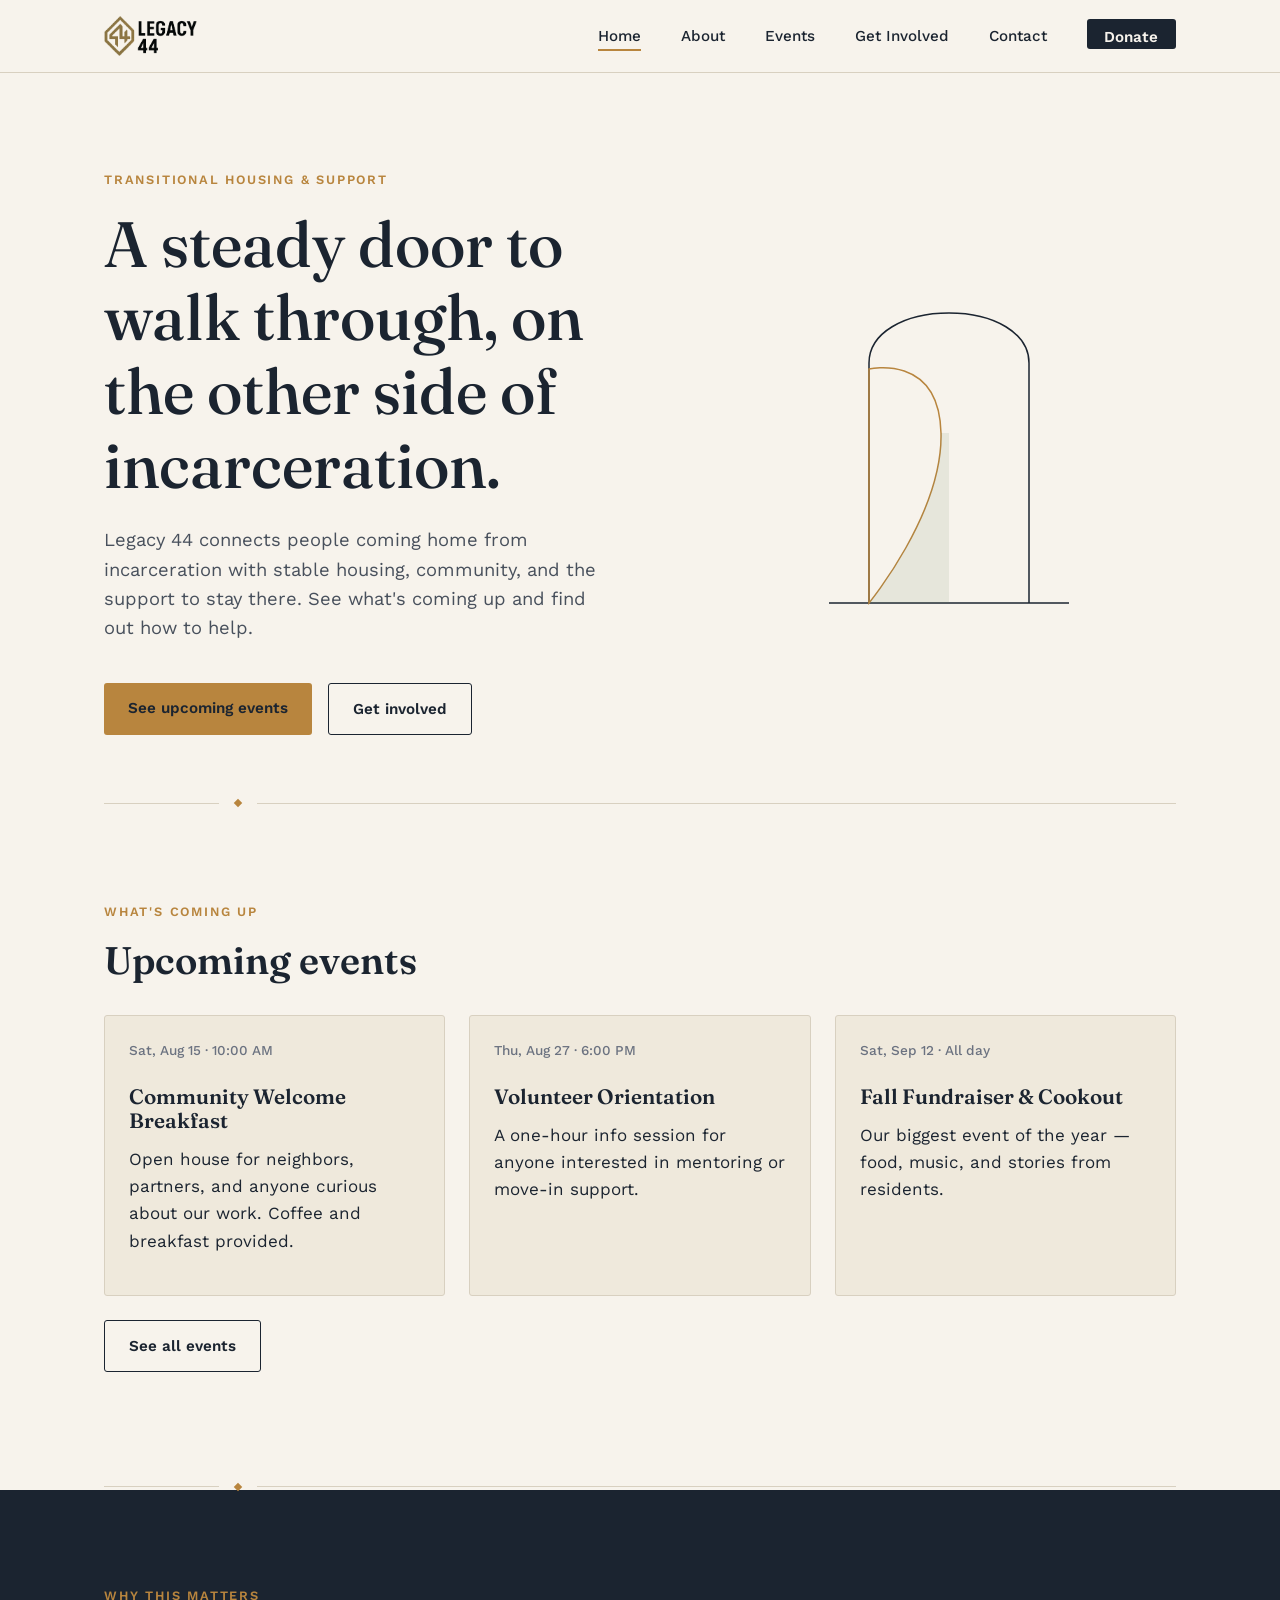
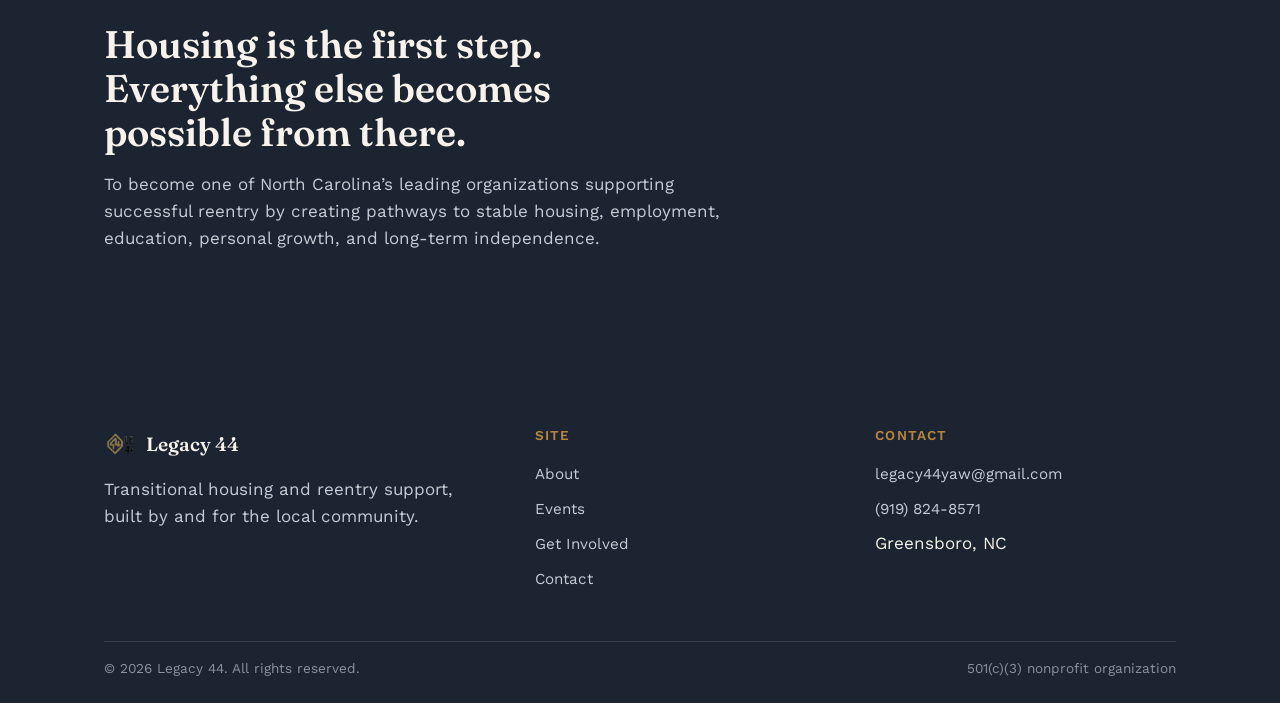
==== Legacy44/index.html @ d089bc57 "Semi Final update" ====
<!DOCTYPE html>
<html lang="en">
<head>
  <meta charset="UTF-8" />
  <meta name="viewport" content="width=device-width, initial-scale=1.0" />

  <title>Home — Legacy 44</title>
  <meta name="description" content="Legacy 44 provides transitional housing and support for people returning home after incarceration. Find our upcoming events and get involved." />

  <link rel="icon" href="images/favicon.ico" />
  <link rel="preconnect" href="https://fonts.googleapis.com" />
  <link rel="preconnect" href="https://fonts.gstatic.com" crossorigin />
  <link href="https://fonts.googleapis.com/css2?family=Fraunces:opsz,wght@9..144,500;9..144,600&family=Work+Sans:wght@400;500;600&display=swap" rel="stylesheet" />
  <link rel="stylesheet" href="css/style.css" />
</head>
<body>

  <header class="site-header">
    <nav class="nav">
      <a href="index.html" class="nav-brand">
        <img src="images/logo-transparent.png" alt="Legacy 44 logo" class="nav-logo">
      </a>
      <button class="nav-toggle" aria-label="Toggle menu" aria-expanded="false"><span></span></button>
      <ul class="nav-links">
        <li><a href="index.html" aria-current="page">Home</a></li>
        <li><a href="about.html">About</a></li>
        <li><a href="events.html">Events</a></li>
        <li><a href="get-involved.html">Get Involved</a></li>
        <li><a href="contact.html">Contact</a></li>
        <li><a href="get-involved.html#donate" class="nav-cta">Donate</a></li>
      </ul>
    </nav>
  </header>

  <main>

    <section class="hero">
      <div class="wrap hero-grid">
        <div>
          <p class="eyebrow">Transitional Housing &amp; Support</p>
          <h1>A steady door to walk through, on the other side of incarceration.</h1>
          <p class="hero-lede">
            Legacy 44 connects people coming home from incarceration
            with stable housing, community, and the support to stay there.
            See what's coming up and find out how to help.
          </p>
          <div class="hero-actions">
            <a href="events.html" class="btn btn-primary">See upcoming events</a>
            <a href="get-involved.html" class="btn btn-secondary">Get involved</a>
          </div>
        </div>

        <div class="hero-motif" aria-hidden="true">
          <svg width="280" height="340" viewBox="0 0 280 340" fill="none" xmlns="http://www.w3.org/2000/svg">
            <line x1="20" y1="320" x2="260" y2="320" stroke="#1B2430" stroke-width="1.5"/>
            <path d="M60 320V80C60 50 95 30 140 30C185 30 220 50 220 80V320" stroke="#1B2430" stroke-width="1.5"/>
            <path d="M60 320V86C60 86 130 70 132 150C134 230 60 320 60 320Z" stroke="#B8853E" stroke-width="1.5" fill="none"/>
            <path d="M132 150C134 230 60 320 60 320H140V150H132Z" fill="#6E8266" fill-opacity="0.12"/>
          </svg>
        </div>
      </div>
    </section>

    <div class="threshold"><span></span></div>

    <section class="section">
      <div class="wrap">
        <p class="eyebrow">What's coming up</p>
        <h2>Upcoming events</h2>

        <div class="grid" style="margin-top: 2rem;">
          <article class="card">
            <p class="card-meta">Sat, Aug 15 · 10:00 AM</p>
            <h3>Community Welcome Breakfast</h3>
            <p>Open house for neighbors, partners, and anyone curious about our work. Coffee and breakfast provided.</p>
          </article>

          <article class="card">
            <p class="card-meta">Thu, Aug 27 · 6:00 PM</p>
            <h3>Volunteer Orientation</h3>
            <p>A one-hour info session for anyone interested in mentoring or move-in support.</p>
          </article>

          <article class="card">
            <p class="card-meta">Sat, Sep 12 · All day</p>
            <h3>Fall Fundraiser &amp; Cookout</h3>
            <p>Our biggest event of the year — food, music, and stories from residents.</p>
          </article>
        </div>

        <p style="margin-top: var(--space-3);"><a href="events.html" class="btn btn-secondary">See all events</a></p>
      </div>
    </section>

    <div class="threshold"><span></span></div>

    <section class="section section--dark">
      <div class="wrap">
        <p class="eyebrow">Why this matters</p>
        <h2 style="max-width: 20ch;">Housing is the first step. Everything else becomes possible from there.</h2>
        <p style="max-width: 60ch; color:#C7CDD6;">
          To become one of North Carolina’s leading organizations supporting successful reentry by creating pathways to stable housing, employment, education, personal growth, and long-term independence.
        </p>
      </div>
    </section>

  </main>

  <footer class="site-footer">
    <div class="wrap">
      <div class="footer-grid">
        <div>
          <div class="footer-brand"><img src="images/icon-mark.png" alt="" class="footer-mark"><span>Legacy 44</span></div>
          <p style="color:#C7CDD6; max-width: 32ch;">
            Transitional housing and reentry support, built by and for the
            local community.
          </p>
        </div>
        <div>
          <h4>Site</h4>
          <ul>
            <li><a href="about.html">About</a></li>
            <li><a href="events.html">Events</a></li>
            <li><a href="get-involved.html">Get Involved</a></li>
            <li><a href="contact.html">Contact</a></li>
          </ul>
        </div>
        <div>
          <h4>Contact</h4>
          <ul>
            <li><a href="mailto:legacy44yaw@gmail.com">legacy44yaw@gmail.com</a></li>
            <li><a href="tel:+19198248571">(919) 824-8571</a></li>
            <li>Greensboro, NC</li>
          </ul>
        </div>
      </div>

      <div class="footer-bottom">
        <span>&copy; 2026 Legacy 44. All rights reserved.</span>
        <span>501(c)(3) nonprofit organization</span>
      </div>
    </div>
  </footer>

  <script src="js/main.js"></script>
</body>
</html>
---- Legacy44/css/style.css ----
/* ==========================================================================
   DESIGN TOKENS
   Concept: "Threshold" — the line between where someone has been and where
   they're going. Used across headers, dividers, and the hero motif below.
   ========================================================================== */

:root {
  --ink:        #1B2430;
  --paper:      #F7F3EC;
  --paper-dim:  #EFE9DC;
  --brass:      #B8853E;
  --sage:       #6E8266;
  --rust:       #8C4430;
  --line:       #D8D0C0;
  --line-dark:  #333E4E;

  --font-display: "Fraunces", Georgia, serif;
  --font-body:    "Work Sans", -apple-system, BlinkMacSystemFont, sans-serif;

  --space-1: 0.5rem;
  --space-2: 1rem;
  --space-3: 1.5rem;
  --space-4: 2.5rem;
  --space-5: 4rem;
  --space-6: 6rem;

  --radius: 3px;
  --max-width: 1120px;
}

*, *::before, *::after { box-sizing: border-box; }

html { scroll-behavior: smooth; }

@media (prefers-reduced-motion: reduce) {
  html { scroll-behavior: auto; }
  *, *::before, *::after {
    animation-duration: 0.01ms !important;
    animation-iteration-count: 1 !important;
    transition-duration: 0.01ms !important;
  }
}

body {
  margin: 0;
  background: var(--paper);
  color: var(--ink);
  font-family: var(--font-body);
  font-size: 17px;
  line-height: 1.6;
  -webkit-font-smoothing: antialiased;
}

img { max-width: 100%; display: block; }
a { color: inherit; }

h1, h2, h3, h4 {
  font-family: var(--font-display);
  font-weight: 600;
  line-height: 1.15;
  margin: 0 0 var(--space-2);
}

h1 { font-size: clamp(2.4rem, 5vw, 4rem); font-weight: 500; }
h2 { font-size: clamp(1.7rem, 3vw, 2.4rem); }
h3 { font-size: 1.3rem; }

p { margin: 0 0 var(--space-2); }

.eyebrow {
  font-family: var(--font-body);
  font-size: 0.8rem;
  letter-spacing: 0.14em;
  text-transform: uppercase;
  color: var(--brass);
  font-weight: 600;
}

.wrap { max-width: var(--max-width); margin: 0 auto; padding: 0 var(--space-3); }
.section { padding: var(--space-6) 0; }
.section--dark { background: var(--ink); color: var(--paper); }
.section--dark h1, .section--dark h2, .section--dark h3 { color: var(--paper); }

.threshold {
  display: flex;
  align-items: center;
  gap: var(--space-2);
  max-width: var(--max-width);
  margin: 0 auto;
  padding: 0 var(--space-3);
}
.threshold::before, .threshold::after { content: ""; height: 1px; background: var(--line); flex: 1; }
.threshold::after { flex: 8; }
.threshold span { width: 6px; height: 6px; background: var(--brass); transform: rotate(45deg); flex-shrink: 0; }

.site-header { border-bottom: 1px solid var(--line); background: var(--paper); position: sticky; top: 0; z-index: 50; }
.nav { max-width: var(--max-width); margin: 0 auto; padding: var(--space-2) var(--space-3); display: flex; align-items: center; justify-content: space-between; }
.nav-brand { display: flex; align-items: center; gap: 0.6rem; font-family: var(--font-display); font-size: 1.25rem; font-weight: 600; text-decoration: none; color: var(--ink); }
.nav-brand svg { flex-shrink: 0; }
.nav-logo { height: 40px; width: auto; display: block; }
.nav-links { display: flex; gap: var(--space-4); list-style: none; margin: 0; padding: 0; }
.nav-links a { text-decoration: none; font-size: 0.95rem; font-weight: 500; color: var(--ink); padding-bottom: 4px; border-bottom: 2px solid transparent; transition: border-color 0.2s ease; }
.nav-links a:hover, .nav-links a[aria-current="page"] { border-bottom-color: var(--brass); }
.nav-cta { background: var(--ink); color: var(--paper) !important; padding: 0.55rem 1.1rem; border-radius: var(--radius); font-weight: 600 !important; border-bottom: none !important; }

.nav-toggle { display: none; background: none; border: none; cursor: pointer; padding: var(--space-1); }
.nav-toggle span, .nav-toggle span::before, .nav-toggle span::after { display: block; width: 22px; height: 2px; background: var(--ink); position: relative; transition: transform 0.2s ease; }
.nav-toggle span::before, .nav-toggle span::after { content: ""; position: absolute; left: 0; }
.nav-toggle span::before { top: -7px; }
.nav-toggle span::after  { top: 7px; }

@media (max-width: 760px) {
  .nav-toggle { display: block; }
  .nav-links {
    position: absolute; top: 100%; left: 0; right: 0; background: var(--paper);
    flex-direction: column; gap: 0; border-bottom: 1px solid var(--line);
    max-height: 0; overflow: hidden; transition: max-height 0.25s ease;
  }
  .nav-links.is-open { max-height: 400px; }
  .nav-links li { border-top: 1px solid var(--line); }
  .nav-links a { display: block; padding: var(--space-2) var(--space-3); border-bottom: none; }
  .nav-cta { margin: var(--space-2) var(--space-3); display: inline-block; }
}

.hero { padding: var(--space-6) 0 var(--space-5); }
.hero-grid { display: grid; grid-template-columns: 1.1fr 0.9fr; gap: var(--space-5); align-items: center; }
.hero h1 { margin-bottom: var(--space-3); }
.hero-lede { font-size: 1.15rem; color: #48505C; max-width: 46ch; }
.hero-actions { display: flex; gap: var(--space-2); margin-top: var(--space-4); flex-wrap: wrap; }

.btn { display: inline-block; padding: 0.8rem 1.5rem; border-radius: var(--radius); text-decoration: none; font-weight: 600; font-size: 0.95rem; transition: transform 0.15s ease, background 0.15s ease; }
.btn:hover { transform: translateY(-1px); }
.btn:focus-visible, a:focus-visible, button:focus-visible { outline: 2px solid var(--brass); outline-offset: 3px; }
.btn-primary { background: var(--brass); color: var(--ink); }
.btn-primary:hover { background: #a97a38; }
.btn-secondary { background: transparent; color: var(--ink); border: 1.5px solid var(--ink); }
.btn-secondary:hover { background: var(--ink); color: var(--paper); }

.hero-motif { aspect-ratio: 4 / 5; display: flex; align-items: center; justify-content: center; }

@media (max-width: 760px) {
  .hero-grid { grid-template-columns: 1fr; }
  .hero-motif { order: -1; max-width: 260px; margin: 0 auto var(--space-3); }
}

.grid { display: grid; grid-template-columns: repeat(auto-fit, minmax(260px, 1fr)); gap: var(--space-3); }
.card { background: var(--paper-dim); border: 1px solid var(--line); border-radius: var(--radius); padding: var(--space-3); display: flex; flex-direction: column; gap: var(--space-1); }
.card .eyebrow { margin-bottom: 0.2rem; }
.card h3 { margin-bottom: 0.3rem; }
.card-meta { font-size: 0.85rem; color: #6B7280; font-weight: 500; }

.site-footer { background: var(--ink); color: var(--paper); padding: var(--space-5) 0 var(--space-3); }
.footer-grid { display: grid; grid-template-columns: 1.3fr 1fr 1fr; gap: var(--space-4); padding-bottom: var(--space-4); border-bottom: 1px solid var(--line-dark); }
.footer-grid h4 { font-family: var(--font-body); font-size: 0.85rem; letter-spacing: 0.08em; text-transform: uppercase; color: var(--brass); margin-bottom: var(--space-2); }
.footer-brand { display: flex; align-items: center; gap: 0.6rem; margin-bottom: var(--space-2); }
.footer-mark { height: 32px; width: auto; }
.footer-brand span { font-family: var(--font-display); font-size: 1.2rem; font-weight: 600; color: var(--paper); }
.footer-grid ul { list-style: none; margin: 0; padding: 0; }
.footer-grid li { margin-bottom: 0.5rem; }
.footer-grid a { text-decoration: none; color: #C7CDD6; font-size: 0.95rem; }
.footer-grid a:hover { color: var(--paper); }
.footer-bottom { padding-top: var(--space-2); display: flex; justify-content: space-between; flex-wrap: wrap; gap: var(--space-1); font-size: 0.85rem; color: #8B93A0; }

@media (max-width: 760px) {
  .footer-grid { grid-template-columns: 1fr; }
}

/* ==========================================================================
   FORMS
   ========================================================================== */

.form { display: flex; flex-direction: column; gap: var(--space-2); max-width: 520px; }
.form-row { display: flex; flex-direction: column; gap: 0.4rem; }
.form-row label { font-size: 0.85rem; font-weight: 600; color: var(--ink); }
.form-row input, .form-row select, .form-row textarea {
  font-family: var(--font-body); font-size: 1rem; padding: 0.7rem 0.85rem;
  border: 1px solid var(--line); border-radius: var(--radius); background: #fff; color: var(--ink);
}
.form-row input:focus, .form-row select:focus, .form-row textarea:focus {
  outline: 2px solid var(--brass); outline-offset: 1px; border-color: var(--brass);
}
.form-row textarea { resize: vertical; min-height: 120px; }
.form-note { font-size: 0.85rem; color: #6B7280; }
.form-success {
  display: none; background: var(--paper-dim); border: 1px solid var(--sage);
  border-left: 4px solid var(--sage); padding: var(--space-2) var(--space-3); border-radius: var(--radius);
}
.form-success.is-visible { display: block; }
.form.is-submitted .form-fields, .form.is-submitted button[type="submit"] { display: none; }

/* ==========================================================================
   STATS STRIP
   ========================================================================== */

.stats { display: grid; grid-template-columns: repeat(auto-fit, minmax(160px, 1fr)); gap: var(--space-3); margin-top: var(--space-3); }
.stat .stat-number { font-family: var(--font-display); font-size: 2.6rem; color: var(--brass); line-height: 1; }
.stat .stat-label { font-size: 0.9rem; color: #48505C; margin-top: 0.4rem; }
.section--dark .stat .stat-label { color: #C7CDD6; }

/* ==========================================================================
   TIMELINE
   ========================================================================== */

.timeline { list-style: none; margin: var(--space-3) 0 0; padding: 0; display: flex; flex-direction: column; gap: var(--space-3); }
.timeline li { display: flex; gap: var(--space-3); align-items: baseline; }
.timeline .num { font-family: var(--font-display); font-size: 1.4rem; color: var(--brass); min-width: 2.2rem; }

/* ==========================================================================
   EVENT FILTER TABS
   ========================================================================== */

.filter-tabs { display: flex; gap: var(--space-1); margin: var(--space-3) 0 var(--space-4); }
.filter-tabs button {
  font-family: var(--font-body); font-size: 0.9rem; font-weight: 600; background: transparent;
  border: 1px solid var(--line); border-radius: 999px; padding: 0.5rem 1.1rem; cursor: pointer;
  color: var(--ink); transition: background 0.15s ease, color 0.15s ease;
}
.filter-tabs button[aria-pressed="true"] { background: var(--ink); color: var(--paper); border-color: var(--ink); }
.card.is-past { opacity: 0.55; }
.event-empty { color: #6B7280; font-style: italic; }

.help-card { background: var(--paper-dim); border: 1px solid var(--line); border-radius: var(--radius); padding: var(--space-3); }
.help-card .btn { margin-top: var(--space-2); }
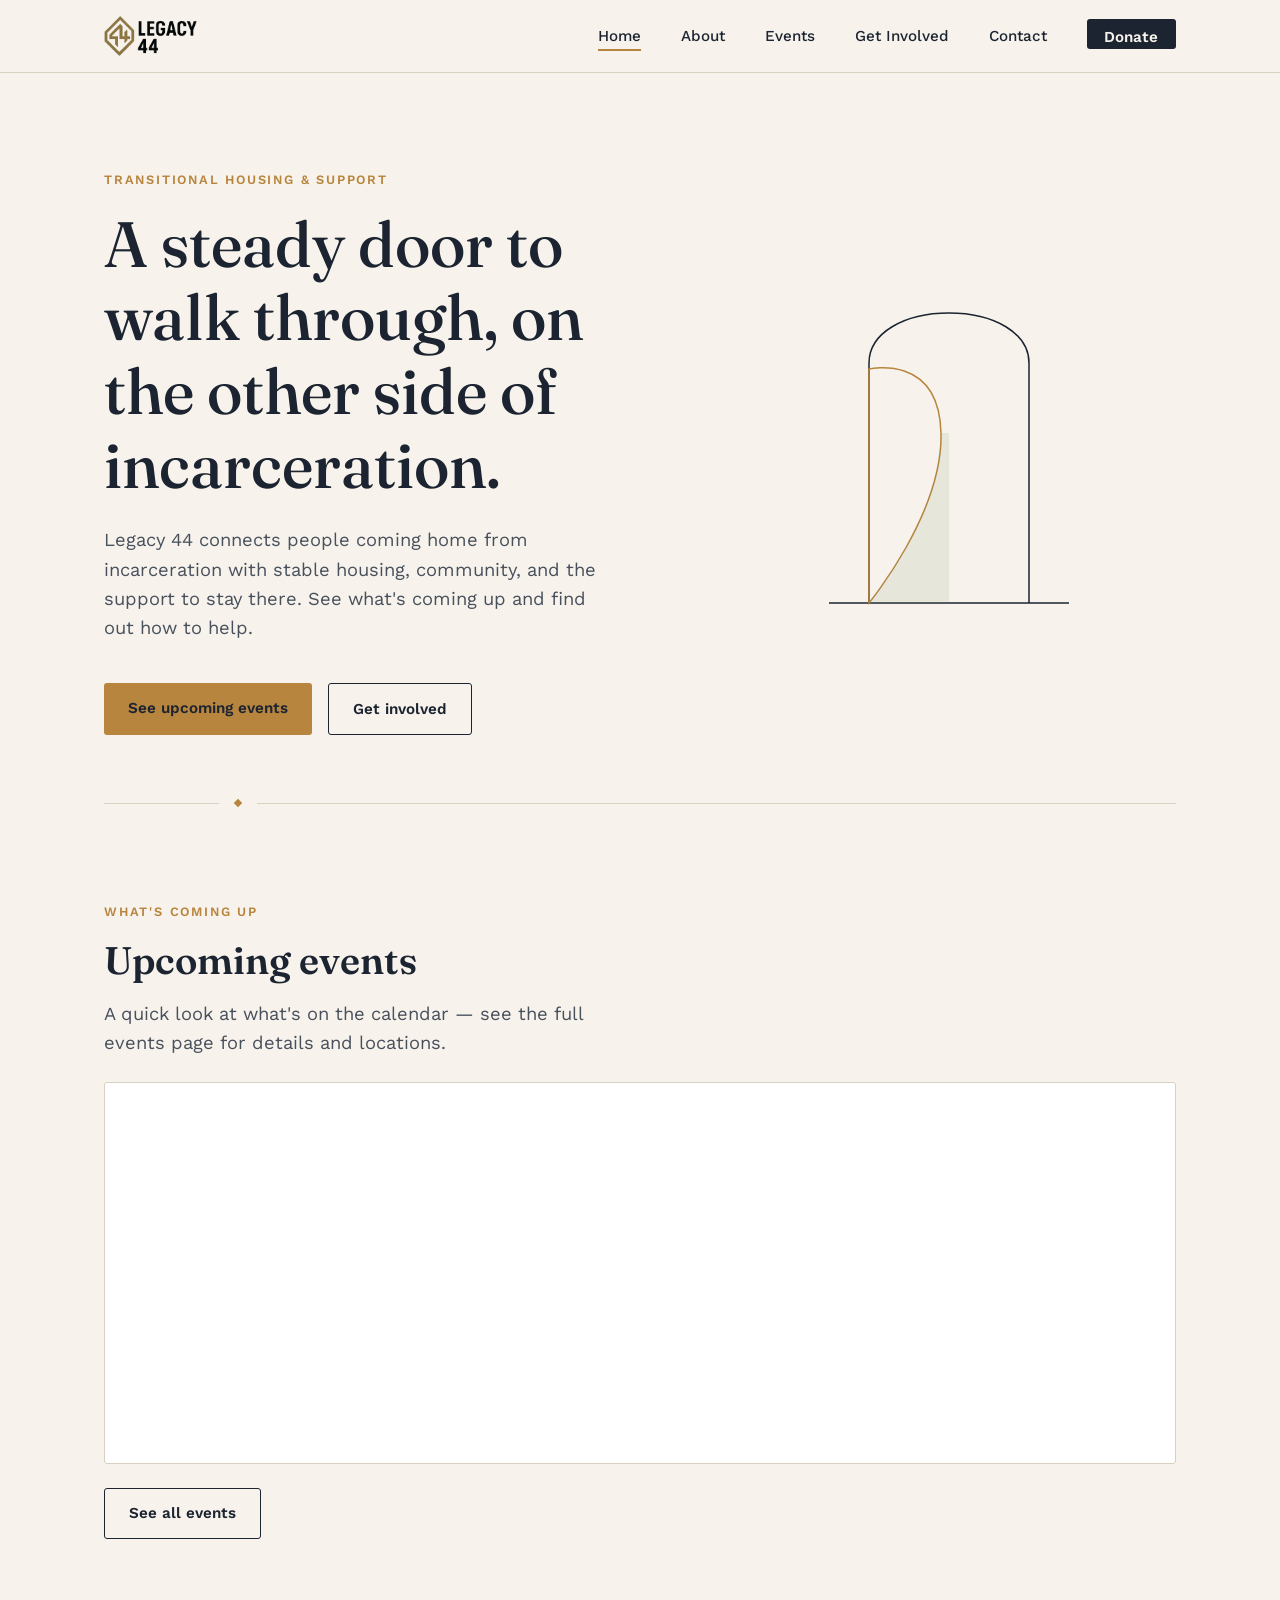
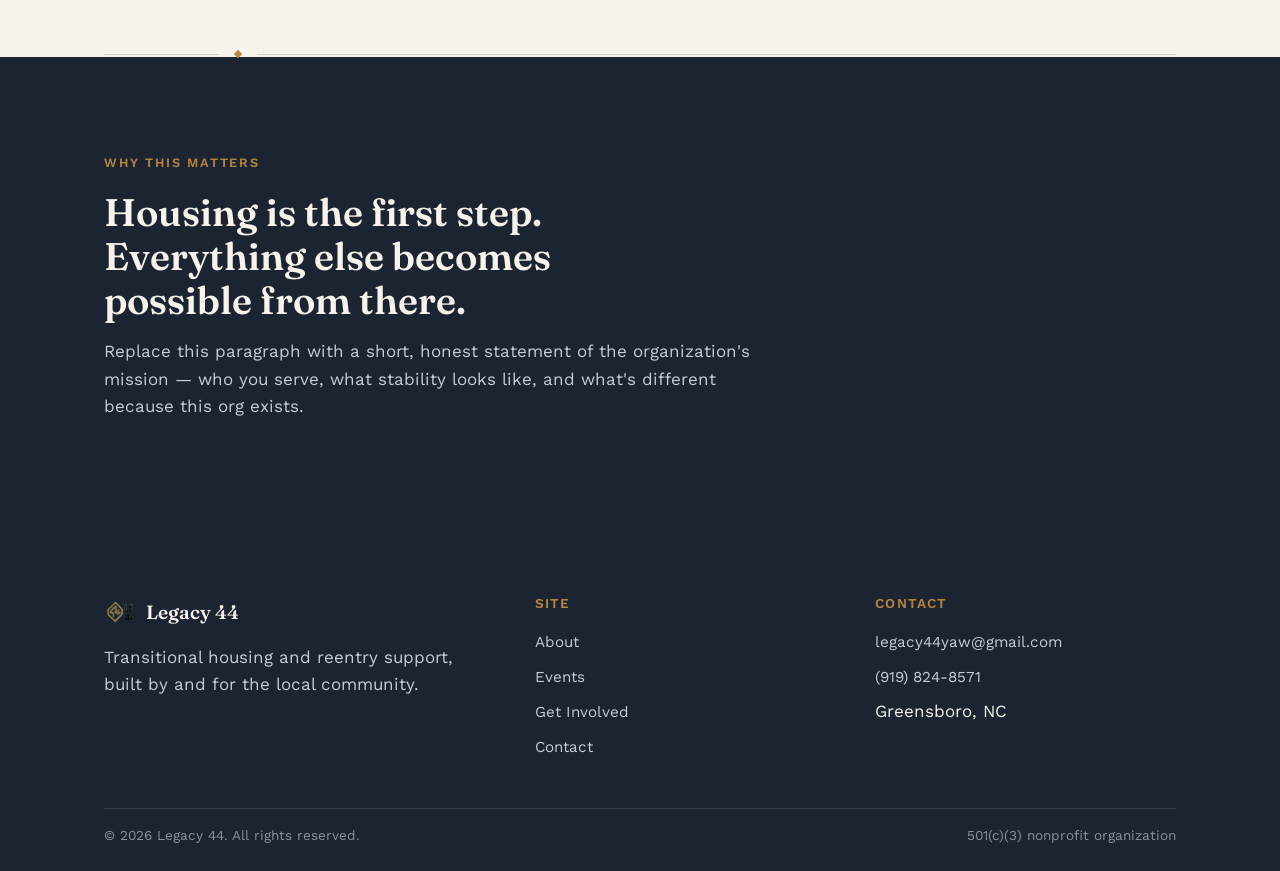
==== commit 4d434048: "Commit message for changes made to contact information across multiple pages." ====
--- a/Legacy44/index.html
+++ b/Legacy44/index.html
@@ -67,25 +67,25 @@
       <div class="wrap">
         <p class="eyebrow">What's coming up</p>
         <h2>Upcoming events</h2>
+        <p class="hero-lede" style="margin-bottom: var(--space-3);">
+          A quick look at what's on the calendar — see the full events page for details and locations.
+        </p>
 
-        <div class="grid" style="margin-top: 2rem;">
-          <article class="card">
-            <p class="card-meta">Sat, Aug 15 · 10:00 AM</p>
-            <h3>Community Welcome Breakfast</h3>
-            <p>Open house for neighbors, partners, and anyone curious about our work. Coffee and breakfast provided.</p>
-          </article>
-
-          <article class="card">
-            <p class="card-meta">Thu, Aug 27 · 6:00 PM</p>
-            <h3>Volunteer Orientation</h3>
-            <p>A one-hour info session for anyone interested in mentoring or move-in support.</p>
-          </article>
-
-          <article class="card">
-            <p class="card-meta">Sat, Sep 12 · All day</p>
-            <h3>Fall Fundraiser &amp; Cookout</h3>
-            <p>Our biggest event of the year — food, music, and stories from residents.</p>
-          </article>
+        <!--
+          GOOGLE CALENDAR EMBED — placeholder ID until the client's calendar
+          is connected. Replace YOUR_CALENDAR_ID once you have it (see the
+          full instructions in events.html).
+        -->
+        <div class="calendar-embed">
+          <iframe
+            src="https://calendar.google.com/calendar/embed?src=YOUR_CALENDAR_ID%40group.calendar.google.com&ctz=America%2FNew_York&mode=AGENDA&showTitle=0&showTabs=0&showCalendars=0&showTz=0"
+            style="border: 0"
+            width="100%"
+            height="380"
+            frameborder="0"
+            scrolling="no"
+            title="Upcoming events preview">
+          </iframe>
         </div>
 
         <p style="margin-top: var(--space-3);"><a href="events.html" class="btn btn-secondary">See all events</a></p>
@@ -99,7 +99,9 @@
         <p class="eyebrow">Why this matters</p>
         <h2 style="max-width: 20ch;">Housing is the first step. Everything else becomes possible from there.</h2>
         <p style="max-width: 60ch; color:#C7CDD6;">
-          To become one of North Carolina’s leading organizations supporting successful reentry by creating pathways to stable housing, employment, education, personal growth, and long-term independence.
+          Replace this paragraph with a short, honest statement of the
+          organization's mission — who you serve, what stability looks like,
+          and what's different because this org exists.
         </p>
       </div>
     </section>
--- a/Legacy44/css/style.css
+++ b/Legacy44/css/style.css
@@ -186,7 +186,13 @@
   border-left: 4px solid var(--sage); padding: var(--space-2) var(--space-3); border-radius: var(--radius);
 }
 .form-success.is-visible { display: block; }
+.form-error {
+  display: none; background: #FBEAE6; border: 1px solid var(--rust);
+  border-left: 4px solid var(--rust); padding: var(--space-2) var(--space-3); border-radius: var(--radius);
+}
+.form-error.is-visible { display: block; }
 .form.is-submitted .form-fields, .form.is-submitted button[type="submit"] { display: none; }
+.visually-hidden { position: absolute; width: 1px; height: 1px; overflow: hidden; clip: rect(0 0 0 0); white-space: nowrap; }
 
 /* ==========================================================================
    STATS STRIP
@@ -206,18 +212,17 @@
 .timeline .num { font-family: var(--font-display); font-size: 1.4rem; color: var(--brass); min-width: 2.2rem; }
 
 /* ==========================================================================
-   EVENT FILTER TABS
-   ========================================================================== */
-
-.filter-tabs { display: flex; gap: var(--space-1); margin: var(--space-3) 0 var(--space-4); }
-.filter-tabs button {
-  font-family: var(--font-body); font-size: 0.9rem; font-weight: 600; background: transparent;
-  border: 1px solid var(--line); border-radius: 999px; padding: 0.5rem 1.1rem; cursor: pointer;
-  color: var(--ink); transition: background 0.15s ease, color 0.15s ease;
-}
-.filter-tabs button[aria-pressed="true"] { background: var(--ink); color: var(--paper); border-color: var(--ink); }
-.card.is-past { opacity: 0.55; }
-.event-empty { color: #6B7280; font-style: italic; }
+   CALENDAR EMBED (events.html + homepage preview)
+   ========================================================================== */
+
+.calendar-embed {
+  border: 1px solid var(--line);
+  border-radius: var(--radius);
+  overflow: hidden;
+  background: #fff;
+  margin-top: var(--space-3);
+}
+.calendar-embed iframe { display: block; }
 
 .help-card { background: var(--paper-dim); border: 1px solid var(--line); border-radius: var(--radius); padding: var(--space-3); }
 .help-card .btn { margin-top: var(--space-2); }
